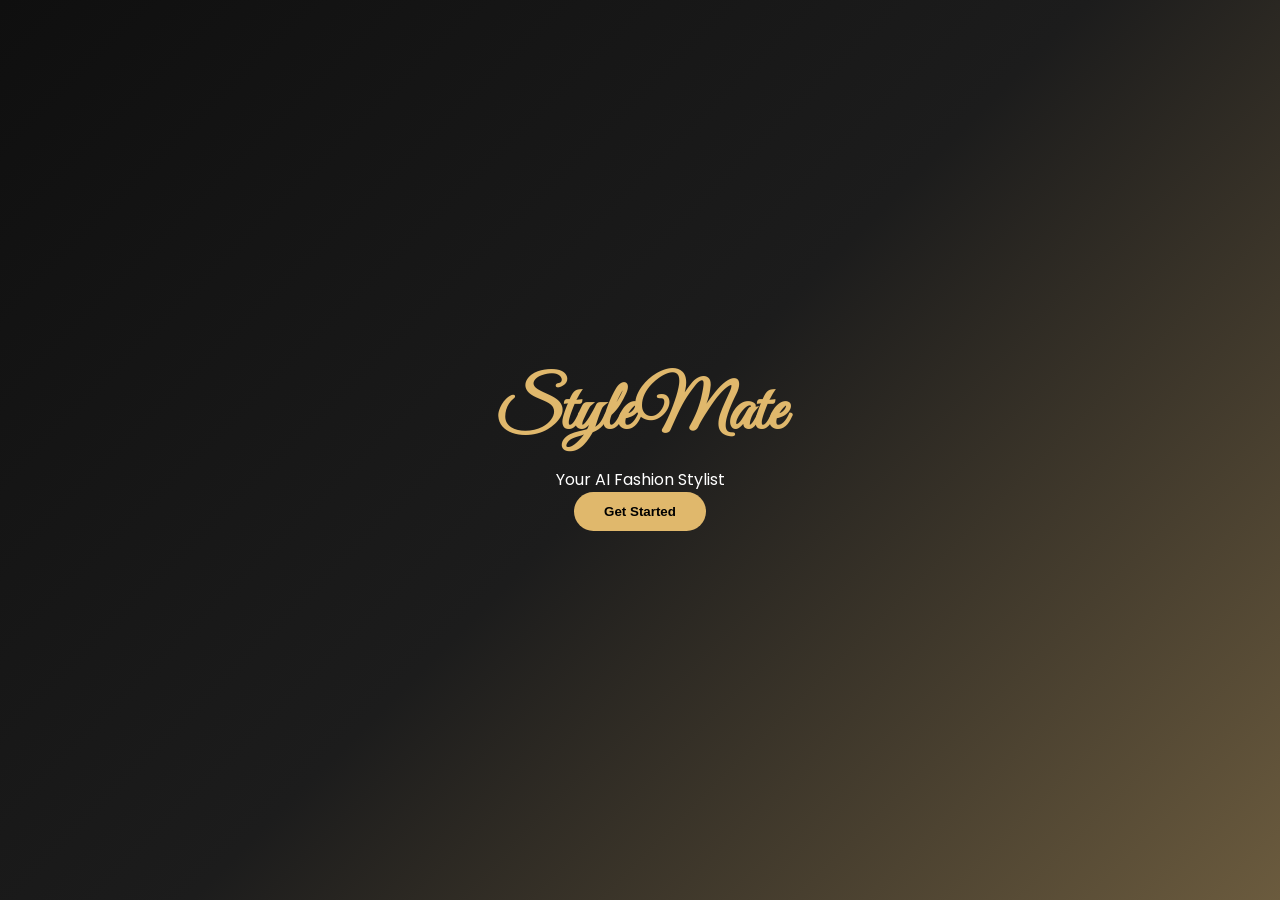
==== index.html @ 2ad91eab "Initial commit - StyleMate project" ====
<!DOCTYPE html>
<html>
<head>
<title>StyleMate</title>

<link href="https://fonts.googleapis.com/css2?family=Great+Vibes&family=Poppins:wght@300;400;600&display=swap" rel="stylesheet">
<link rel="stylesheet" href="style.css">

</head>

<body>

<div class="home">

<h1 class="logo">StyleMate</h1>
<p>Your AI Fashion Stylist</p>

<a href="app.html">
<button class="glow-btn">Get Started</button>
</a>

</div>

</body>
</html>
---- style.css ----
*{
margin:0;
padding:0;
box-sizing:border-box;
}

body{
font-family:'Poppins',sans-serif;
min-height:100vh;
background:linear-gradient(135deg,#0f0f0f,#1c1c1c,#6b5b3e);
color:white;
}

/* HOME PAGE */
.home{
height:100vh;
display:flex;
flex-direction:column;
justify-content:center;
align-items:center;
}

/* LOGO */
.logo{
font-family:'Great Vibes',cursive;
font-size:70px;
color:#e0b86c;
margin-bottom:10px;
}

/* GLOW BUTTON */
.glow-btn{
padding:12px 30px;
border:none;
border-radius:25px;
background:#e0b86c;
color:black;
font-weight:bold;
cursor:pointer;
transition:0.3s;
}

.glow-btn:hover{
box-shadow:0 0 25px #e0b86c, 0 0 50px #e0b86c;
transform:scale(1.1);
}

/* APP PAGE */
.app{
text-align:center;
padding:40px;
}

/* FILTERS */
.filters{
display:flex;
justify-content:center;
gap:20px;
flex-wrap:wrap;
margin-top:20px;
}

.filter-box{
display:flex;
flex-direction:column;
align-items:center;
}

.filter-box label{
font-size:14px;
margin-bottom:5px;
color:#e0b86c;
}

.filter-box select{
padding:10px 15px;
border-radius:20px;
border:none;
background:#2a2a2a;
color:white;
min-width:130px;
text-align:center;
}

/* MAIN BUTTON */
.main-btn{
padding:12px 25px;
border:none;
border-radius:25px;
background:#e0b86c;
color:black;
font-weight:bold;
cursor:pointer;
}

.main-btn:hover{
box-shadow:0 0 20px #e0b86c;
}

/* RESULTS */
#resultText{
margin-top:30px;
}

.results{
display:flex;
justify-content:center;
gap:20px;
flex-wrap:wrap;
margin-top:30px;
}

/* CARD */
.card{
background:#2a2a2a;
padding:20px;
border-radius:15px;
width:170px;
}

.card h3{
margin-bottom:10px;
}

.card button{
display:block;
width:100%;
margin:5px 0;
padding:8px;
border:none;
border-radius:15px;
cursor:pointer;
background:#444;
color:white;
}

.card button:hover{
background:#e0b86c;
color:black;
}
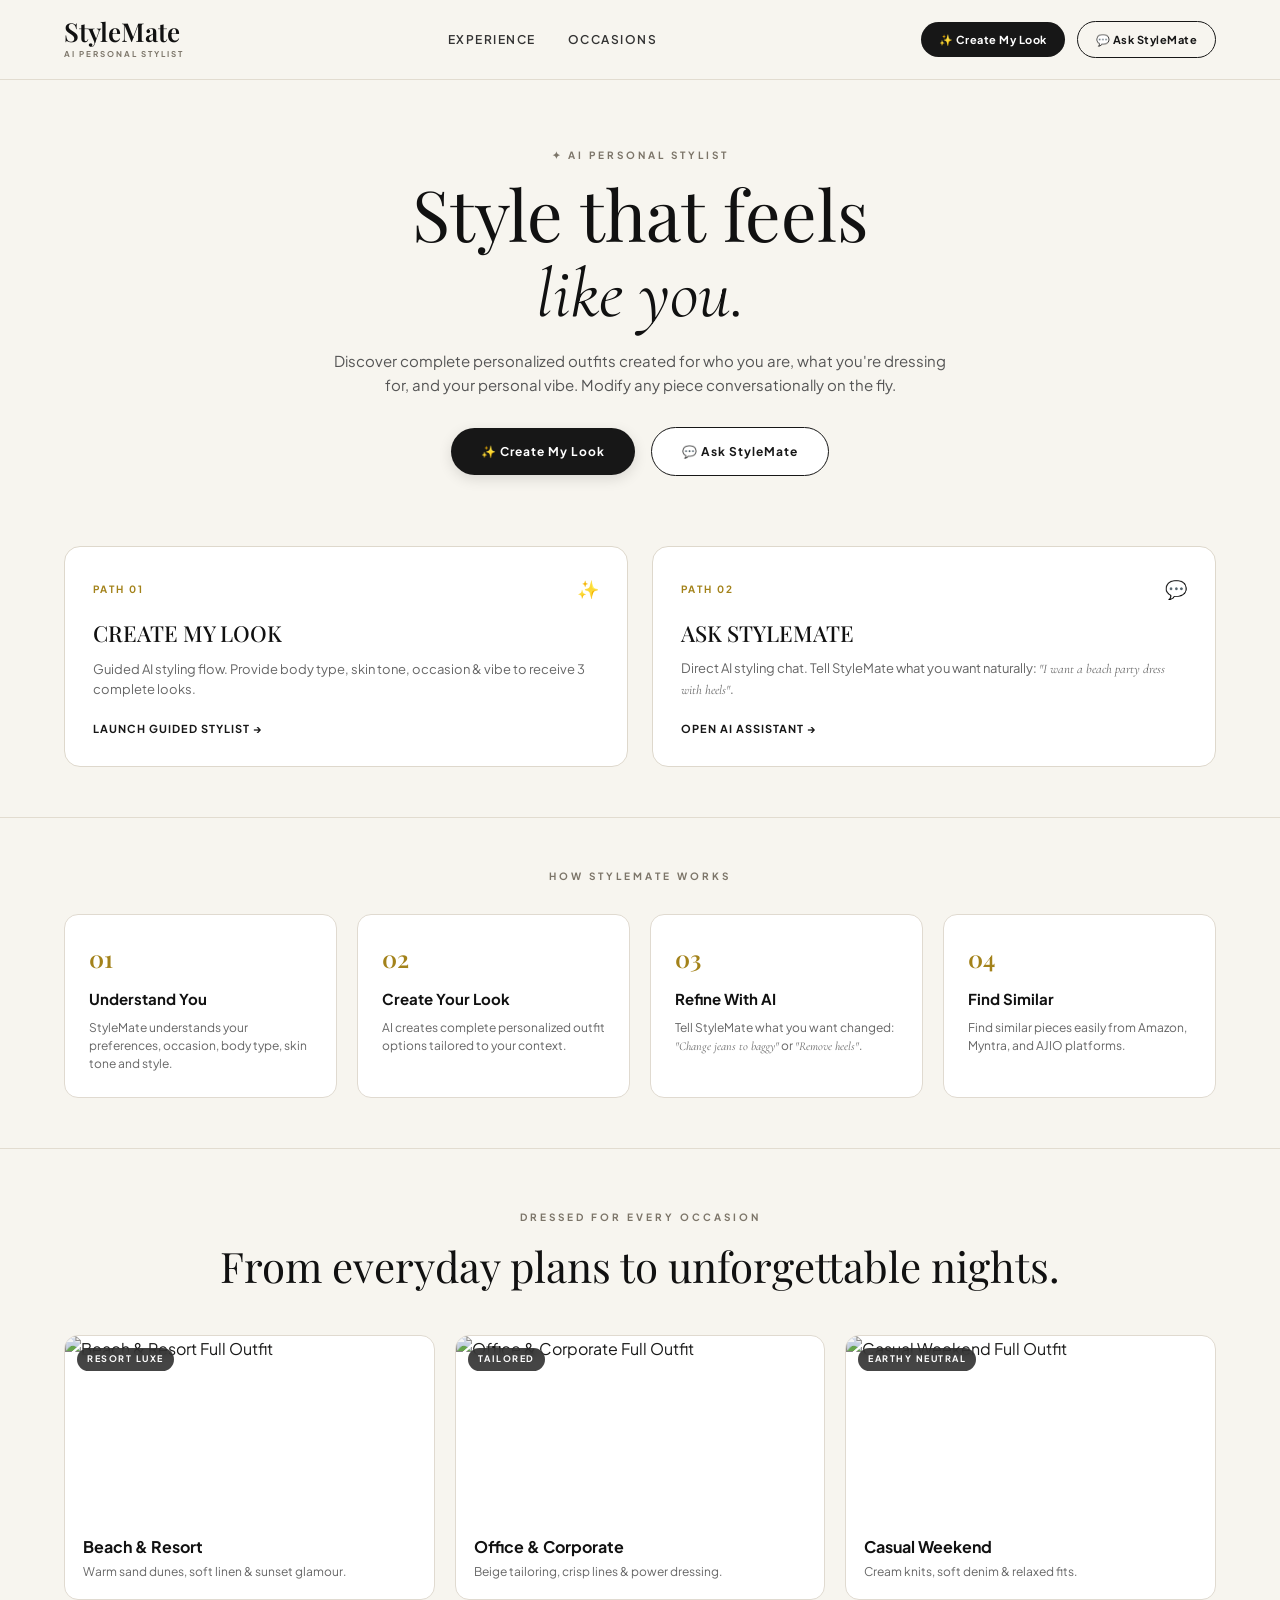
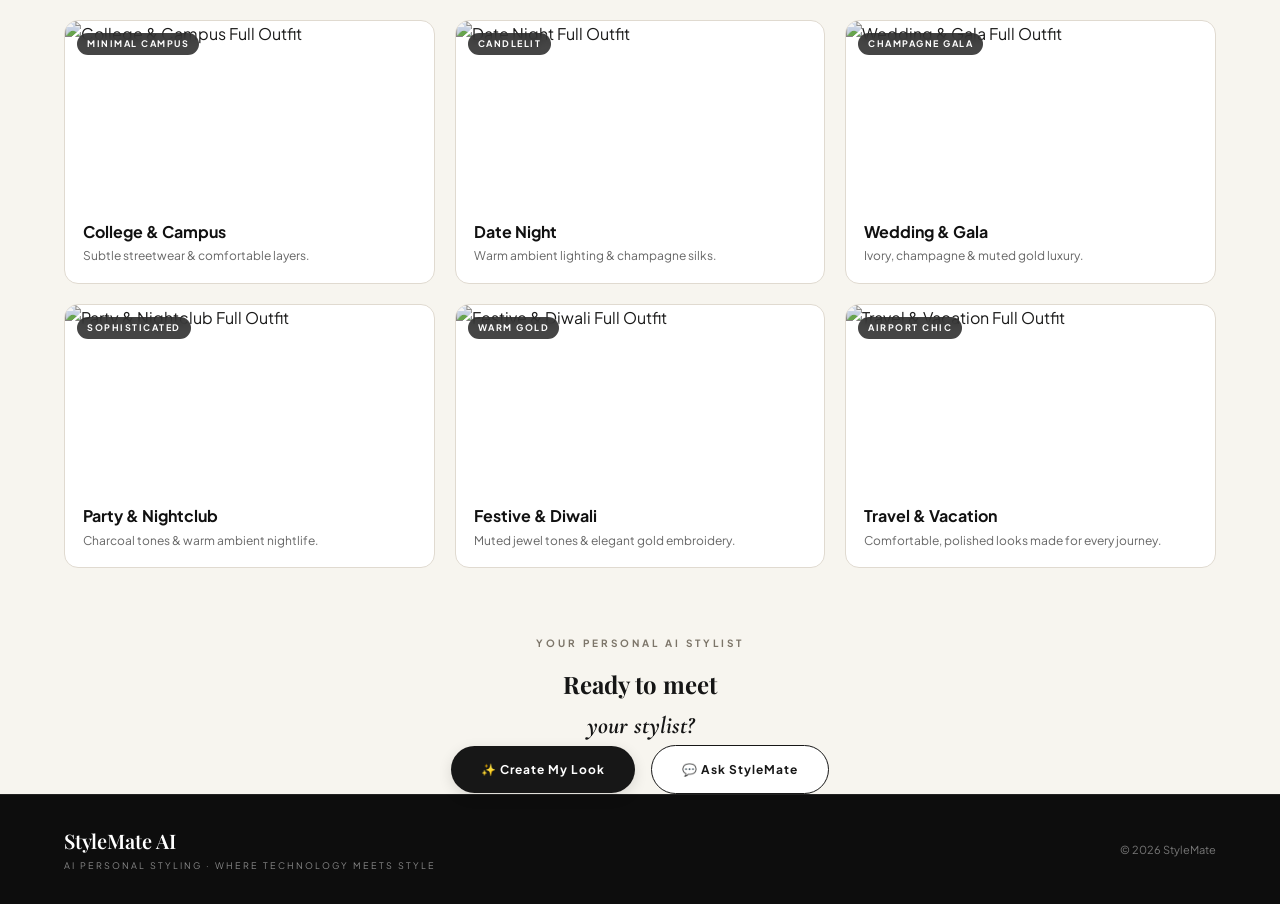
==== commit d8b9deed: "Complete StyleMate AI styling platform" ====
--- a/index.html
+++ b/index.html
@@ -1,25 +1,290 @@
-<!DOCTYPE html>
-<html>
-<head>
-<title>StyleMate</title>
-
-<link href="https://fonts.googleapis.com/css2?family=Great+Vibes&family=Poppins:wght@300;400;600&display=swap" rel="stylesheet">
-<link rel="stylesheet" href="style.css">
-
-</head>
-
-<body>
-
-<div class="home">
-
-<h1 class="logo">StyleMate</h1>
-<p>Your AI Fashion Stylist</p>
-
-<a href="app.html">
-<button class="glow-btn">Get Started</button>
-</a>
-
-</div>
-
-</body>
+<!DOCTYPE html>
+<html lang="en">
+<head>
+    <meta charset="UTF-8">
+    <meta name="viewport" content="width=device-width, initial-scale=1.0">
+
+    <title>StyleMate | Haute Couture Personal AI Stylist</title>
+    <meta name="description" content="StyleMate is a modern AI personal fashion stylist that understands who you are, what you're dressing for, and creates complete personalized outfits.">
+
+    <link rel="preconnect" href="https://fonts.googleapis.com">
+    <link rel="preconnect" href="https://fonts.gstatic.com" crossorigin>
+    <link href="https://fonts.googleapis.com/css2?family=Cormorant+Garamond:ital,wght@0,400;0,600;0,700;1,400;1,600&family=Inter:wght@300;400;500;600;700&family=Playfair+Display:ital,wght@0,400;0,500;0,600;1,400;1,500&family=Plus+Jakarta+Sans:wght@400;500;600;700;800&display=swap" rel="stylesheet">
+
+    <link rel="stylesheet" href="style.css">
+</head>
+
+<body>
+
+    <!-- SECTION 1 — NAVBAR -->
+    <header class="navbar">
+        <div class="nav-container">
+            <a href="index.html" class="brand">
+                <span class="brand-name">StyleMate</span>
+                <span class="brand-sub">AI PERSONAL STYLIST</span>
+            </a>
+
+            <nav class="nav-links">
+                <a href="#experience">Experience</a>
+                <a href="#occasions">Occasions</a>
+            </nav>
+
+            <div class="nav-actions">
+                <a href="app.html?path=wizard" class="btn-primary-sm">✨ Create My Look</a>
+                <a href="app.html?path=chat" class="btn-secondary-sm">💬 Ask StyleMate</a>
+            </div>
+        </div>
+    </header>
+
+
+    <main>
+
+        <!-- SECTION 2 — HERO -->
+        <section class="hero-section">
+            <div class="container-center text-center">
+                <span class="eyebrow-badge">✦ AI PERSONAL STYLIST</span>
+
+                <h1 class="hero-title">
+                    Style that feels<br>
+                    <em>like you.</em>
+                </h1>
+
+                <p class="hero-subtext">
+                    Discover complete personalized outfits created for who you are, what you're dressing for, and your personal vibe. Modify any piece conversationally on the fly.
+                </p>
+
+                <div class="hero-cta-group">
+                    <a href="app.html?path=wizard" class="btn-luxe-primary">
+                        ✨ Create My Look
+                    </a>
+                    <a href="app.html?path=chat" class="btn-luxe-secondary">
+                        💬 Ask StyleMate
+                    </a>
+                </div>
+            </div>
+        </section>
+
+
+        <!-- SECTION 3 — TWO PATHS -->
+        <section class="paths-section">
+            <div class="container-center">
+                <div class="paths-grid">
+                    
+                    <a href="app.html?path=wizard" class="path-product-card">
+                        <div class="path-card-header">
+                            <span class="path-badge">PATH 01</span>
+                            <span class="path-icon">✨</span>
+                        </div>
+                        <h3>CREATE MY LOOK</h3>
+                        <p class="path-desc">Guided AI styling flow. Provide body type, skin tone, occasion & vibe to receive 3 complete looks.</p>
+                        <div class="path-link">Launch Guided Stylist →</div>
+                    </a>
+
+                    <a href="app.html?path=chat" class="path-product-card">
+                        <div class="path-card-header">
+                            <span class="path-badge">PATH 02</span>
+                            <span class="path-icon">💬</span>
+                        </div>
+                        <h3>ASK STYLEMATE</h3>
+                        <p class="path-desc">Direct AI styling chat. Tell StyleMate what you want naturally: <em>"I want a beach party dress with heels"</em>.</p>
+                        <div class="path-link">Open AI Assistant →</div>
+                    </a>
+
+                </div>
+            </div>
+        </section>
+
+
+        <!-- SECTION 4 — HOW IT WORKS -->
+        <section class="experience-section" id="experience">
+            <div class="container-center">
+                <div class="section-label-center text-center">
+                    <span class="section-tag">HOW STYLEMATE WORKS</span>
+                </div>
+
+                <div class="steps-compact-grid">
+                    <div class="step-compact-card">
+                        <span class="step-num">01</span>
+                        <h4>Understand You</h4>
+                        <p>StyleMate understands your preferences, occasion, body type, skin tone and style.</p>
+                    </div>
+
+                    <div class="step-compact-card">
+                        <span class="step-num">02</span>
+                        <h4>Create Your Look</h4>
+                        <p>AI creates complete personalized outfit options tailored to your context.</p>
+                    </div>
+
+                    <div class="step-compact-card">
+                        <span class="step-num">03</span>
+                        <h4>Refine With AI</h4>
+                        <p>Tell StyleMate what you want changed: <em>"Change jeans to baggy"</em> or <em>"Remove heels"</em>.</p>
+                    </div>
+
+                    <div class="step-compact-card">
+                        <span class="step-num">04</span>
+                        <h4>Find Similar</h4>
+                        <p>Find similar pieces easily from Amazon, Myntra, and AJIO platforms.</p>
+                    </div>
+                </div>
+            </div>
+        </section>
+
+
+        <!-- SECTION 5 — OCCASIONS -->
+        <section class="occasions-section" id="occasions">
+            <div class="container-center">
+                <div class="section-header-compact text-center">
+                    <span class="section-tag">DRESSED FOR EVERY OCCASION</span>
+                    <h2>From everyday plans to unforgettable nights.</h2>
+                </div>
+
+                <div class="occasions-fashion-grid">
+                    
+                    <a href="app.html?path=wizard&occasion=Beach" class="occasion-card">
+                        <div class="occasion-img-box">
+                            <img src="https://images.unsplash.com/photo-1515886657613-9f3515b0c78f?auto=format&fit=crop&w=600&q=80" alt="Beach & Resort Full Outfit">
+                            <span class="occ-overlay-tag">Resort Luxe</span>
+                        </div>
+                        <div class="occasion-card-body">
+                            <h3>Beach & Resort</h3>
+                            <p>Warm sand dunes, soft linen & sunset glamour.</p>
+                        </div>
+                    </a>
+
+                    <a href="app.html?path=wizard&occasion=Office" class="occasion-card">
+                        <div class="occasion-img-box">
+                            <img src="https://images.unsplash.com/photo-1594938298603-c8148c4dae35?auto=format&fit=crop&w=600&q=80" alt="Office & Corporate Full Outfit">
+                            <span class="occ-overlay-tag">Tailored</span>
+                        </div>
+                        <div class="occasion-card-body">
+                            <h3>Office & Corporate</h3>
+                            <p>Beige tailoring, crisp lines & power dressing.</p>
+                        </div>
+                    </a>
+
+                    <a href="app.html?path=wizard&occasion=Casual" class="occasion-card">
+                        <div class="occasion-img-box">
+                            <img src="https://images.unsplash.com/photo-1552374196-1ab2a1c593e8?auto=format&fit=crop&w=600&q=80" alt="Casual Weekend Full Outfit">
+                            <span class="occ-overlay-tag">Earthy Neutral</span>
+                        </div>
+                        <div class="occasion-card-body">
+                            <h3>Casual Weekend</h3>
+                            <p>Cream knits, soft denim & relaxed fits.</p>
+                        </div>
+                    </a>
+
+                    <a href="app.html?path=wizard&occasion=College" class="occasion-card">
+                        <div class="occasion-img-box">
+                            <img src="https://images.unsplash.com/photo-1529139574466-a303027c1d8b?auto=format&fit=crop&w=600&q=80" alt="College & Campus Full Outfit">
+                            <span class="occ-overlay-tag">Minimal Campus</span>
+                        </div>
+                        <div class="occasion-card-body">
+                            <h3>College & Campus</h3>
+                            <p>Subtle streetwear & comfortable layers.</p>
+                        </div>
+                    </a>
+
+                    <a href="app.html?path=wizard&occasion=Date" class="occasion-card">
+                        <div class="occasion-img-box">
+                            <img src="https://images.unsplash.com/photo-1566174053879-31528523f8ae?auto=format&fit=crop&w=600&q=80" alt="Date Night Full Outfit">
+                            <span class="occ-overlay-tag">Candlelit</span>
+                        </div>
+                        <div class="occasion-card-body">
+                            <h3>Date Night</h3>
+                            <p>Warm ambient lighting & champagne silks.</p>
+                        </div>
+                    </a>
+
+                    <a href="app.html?path=wizard&occasion=Wedding" class="occasion-card">
+                        <div class="occasion-img-box">
+                            <img src="https://images.unsplash.com/photo-1518895949257-7621c3c786d7?auto=format&fit=crop&w=600&q=80" alt="Wedding & Gala Full Outfit">
+                            <span class="occ-overlay-tag">Champagne Gala</span>
+                        </div>
+                        <div class="occasion-card-body">
+                            <h3>Wedding & Gala</h3>
+                            <p>Ivory, champagne & muted gold luxury.</p>
+                        </div>
+                    </a>
+
+                    <a href="app.html?path=wizard&occasion=Party" class="occasion-card">
+                        <div class="occasion-img-box">
+                            <img src="https://images.unsplash.com/photo-1502716119720-b23a93e5fe1b?auto=format&fit=crop&w=600&q=80" alt="Party & Nightclub Full Outfit">
+                            <span class="occ-overlay-tag">Sophisticated</span>
+                        </div>
+                        <div class="occasion-card-body">
+                            <h3>Party & Nightclub</h3>
+                            <p>Charcoal tones & warm ambient nightlife.</p>
+                        </div>
+                    </a>
+
+                    <a href="app.html?path=wizard&occasion=Festive" class="occasion-card">
+                        <div class="occasion-img-box">
+                            <img src="https://images.unsplash.com/photo-1583391733956-3750e0ff4e8b?auto=format&fit=crop&w=600&q=80" alt="Festive & Diwali Full Outfit">
+                            <span class="occ-overlay-tag">Warm Gold</span>
+                        </div>
+                        <div class="occasion-card-body">
+                            <h3>Festive & Diwali</h3>
+                            <p>Muted jewel tones & elegant gold embroidery.</p>
+                        </div>
+                    </a>
+
+                    <a href="app.html?path=wizard&occasion=Travel" class="occasion-card">
+                        <div class="occasion-img-box">
+                            <img src="https://images.unsplash.com/photo-1490481651871-ab68de25d43d?auto=format&fit=crop&w=600&q=80" alt="Travel & Vacation Full Outfit">
+                            <span class="occ-overlay-tag">Airport Chic</span>
+                        </div>
+                        <div class="occasion-card-body">
+                            <h3>Travel & Vacation</h3>
+                            <p>Comfortable, polished looks made for every journey.</p>
+                        </div>
+                    </a>
+
+                </div>
+
+                </div>
+            </div>
+        </section>
+
+
+        <!-- SECTION 6 — FINAL CTA -->
+        <section class="final-cta-compact">
+            <div class="container-center text-center">
+                <span class="eyebrow-badge">YOUR PERSONAL AI STYLIST</span>
+
+                <h2 class="cta-title font-serif">
+                    Ready to meet<br>
+                    <em>your stylist?</em>
+                </h2>
+
+                <div class="cta-btn-group">
+                    <a href="app.html?path=wizard" class="btn-luxe-primary">
+                        ✨ Create My Look
+                    </a>
+                    <a href="app.html?path=chat" class="btn-luxe-secondary">
+                        💬 Ask StyleMate
+                    </a>
+                </div>
+            </div>
+        </section>
+
+    </main>
+
+
+    <!-- SECTION 7 — FOOTER -->
+    <footer class="footer-minimal">
+        <div class="container-center flex-between-footer">
+            <div class="footer-brand-box">
+                <span class="footer-title">StyleMate AI</span>
+                <span class="footer-tagline">AI PERSONAL STYLING · WHERE TECHNOLOGY MEETS STYLE</span>
+            </div>
+            <div class="footer-copy">
+                © 2026 StyleMate
+            </div>
+        </div>
+    </footer>
+
+    <script src="script.js"></script>
+
+</body>
 </html>
--- a/style.css
+++ b/style.css
@@ -1,140 +1,1130 @@
-*{
-margin:0;
-padding:0;
-box-sizing:border-box;
-}
-
-body{
-font-family:'Poppins',sans-serif;
-min-height:100vh;
-background:linear-gradient(135deg,#0f0f0f,#1c1c1c,#6b5b3e);
-color:white;
-}
-
-/* HOME PAGE */
-.home{
-height:100vh;
-display:flex;
-flex-direction:column;
-justify-content:center;
-align-items:center;
-}
-
-/* LOGO */
-.logo{
-font-family:'Great Vibes',cursive;
-font-size:70px;
-color:#e0b86c;
-margin-bottom:10px;
-}
-
-/* GLOW BUTTON */
-.glow-btn{
-padding:12px 30px;
-border:none;
-border-radius:25px;
-background:#e0b86c;
-color:black;
-font-weight:bold;
-cursor:pointer;
-transition:0.3s;
-}
-
-.glow-btn:hover{
-box-shadow:0 0 25px #e0b86c, 0 0 50px #e0b86c;
-transform:scale(1.1);
-}
-
-/* APP PAGE */
-.app{
-text-align:center;
-padding:40px;
-}
-
-/* FILTERS */
-.filters{
-display:flex;
-justify-content:center;
-gap:20px;
-flex-wrap:wrap;
-margin-top:20px;
-}
-
-.filter-box{
-display:flex;
-flex-direction:column;
-align-items:center;
-}
-
-.filter-box label{
-font-size:14px;
-margin-bottom:5px;
-color:#e0b86c;
-}
-
-.filter-box select{
-padding:10px 15px;
-border-radius:20px;
-border:none;
-background:#2a2a2a;
-color:white;
-min-width:130px;
-text-align:center;
-}
-
-/* MAIN BUTTON */
-.main-btn{
-padding:12px 25px;
-border:none;
-border-radius:25px;
-background:#e0b86c;
-color:black;
-font-weight:bold;
-cursor:pointer;
-}
-
-.main-btn:hover{
-box-shadow:0 0 20px #e0b86c;
-}
-
-/* RESULTS */
-#resultText{
-margin-top:30px;
-}
-
-.results{
-display:flex;
-justify-content:center;
-gap:20px;
-flex-wrap:wrap;
-margin-top:30px;
-}
-
-/* CARD */
-.card{
-background:#2a2a2a;
-padding:20px;
-border-radius:15px;
-width:170px;
-}
-
-.card h3{
-margin-bottom:10px;
-}
-
-.card button{
-display:block;
-width:100%;
-margin:5px 0;
-padding:8px;
-border:none;
-border-radius:15px;
-cursor:pointer;
-background:#444;
-color:white;
-}
-
-.card button:hover{
-background:#e0b86c;
-color:black;
+@import url('https://fonts.googleapis.com/css2?family=Cormorant+Garamond:ital,wght@0,400;0,600;0,700;1,400;1,600&family=Inter:wght@300;400;500;600;700&family=Playfair+Display:ital,wght@0,400;0,500;0,600;1,400;1,500&family=Plus+Jakarta+Sans:wght@400;500;600;700;800&display=swap');
+
+/* ============================================================
+   RESET & CORE BASE STYLES
+   ============================================================ */
+
+* {
+    margin: 0;
+    padding: 0;
+    box-sizing: border-box;
+}
+
+html, body {
+    width: 100%;
+    overflow-x: hidden;
+}
+
+body {
+    background: #f7f5ef;
+    color: #151515;
+    font-family: "Plus Jakarta Sans", "Inter", sans-serif;
+    line-height: 1.6;
+    -webkit-font-smoothing: antialiased;
+}
+
+/* GLOBAL CENTERED CONTAINER SYSTEM */
+.container-center {
+    max-width: 1200px;
+    margin: 0 auto;
+    padding: 0 24px;
+    width: 100%;
+}
+
+.container-center-narrow {
+    max-width: 900px;
+    margin: 0 auto;
+    padding: 0 24px;
+    width: 100%;
+}
+
+.text-center {
+    text-align: center;
+}
+
+em {
+    font-style: italic;
+    font-family: "Cormorant Garamond", Georgia, serif;
+}
+
+.font-serif {
+    font-family: "Playfair Display", serif;
+}
+
+/* ============================================================
+   SECTION 1 — NAVBAR
+   ============================================================ */
+
+.navbar {
+    height: 80px;
+    background: rgba(247, 245, 239, 0.95);
+    backdrop-filter: blur(12px);
+    border-bottom: 1px solid #e2dcd0;
+    position: sticky;
+    top: 0;
+    z-index: 100;
+    display: flex;
+    align-items: center;
+}
+
+.nav-container {
+    max-width: 1200px;
+    margin: 0 auto;
+    padding: 0 24px;
+    width: 100%;
+    display: flex;
+    align-items: center;
+    justify-content: space-between;
+}
+
+.brand {
+    display: flex;
+    flex-direction: column;
+    text-decoration: none;
+}
+
+.brand-name {
+    font-family: "Playfair Display", serif;
+    font-size: 26px;
+    font-weight: 600;
+    color: #111;
+    line-height: 1;
+}
+
+.brand-sub {
+    font-size: 8px;
+    letter-spacing: 2px;
+    color: #7c7569;
+    font-weight: 700;
+    margin-top: 3px;
+}
+
+/* PATH SWITCHER IN NAVBAR */
+.path-switcher {
+    display: flex;
+    gap: 6px;
+    background: #ede8dc;
+    padding: 4px;
+    border-radius: 999px;
+    border: 1px solid #ddd8cc;
+}
+
+.path-tab {
+    padding: 7px 16px;
+    border-radius: 999px;
+    border: none;
+    background: transparent;
+    font-size: 11px;
+    font-weight: 700;
+    letter-spacing: 0.5px;
+    cursor: pointer;
+    color: #666;
+    transition: all 0.25s ease;
+    font-family: inherit;
+}
+
+.path-tab.active {
+    background: #171717;
+    color: white;
+    box-shadow: 0 4px 12px rgba(0,0,0,0.15);
+}
+
+.nav-links {
+    display: flex;
+    align-items: center;
+    gap: 32px;
+}
+
+.nav-links a {
+    color: #333;
+    text-decoration: none;
+    font-size: 12px;
+    letter-spacing: 1.5px;
+    font-weight: 600;
+    text-transform: uppercase;
+    transition: color 0.2s ease;
+}
+
+.nav-links a:hover {
+    color: #a3821a;
+}
+
+.nav-actions {
+    display: flex;
+    align-items: center;
+    gap: 12px;
+}
+
+.btn-primary-sm {
+    padding: 9px 18px;
+    border-radius: 999px;
+    background: #171717;
+    color: white !important;
+    text-decoration: none;
+    font-size: 11px;
+    font-weight: 700;
+    letter-spacing: 0.5px;
+    transition: all 0.25s ease;
+}
+
+.btn-primary-sm:hover {
+    background: #333;
+    transform: translateY(-1px);
+}
+
+.btn-secondary-sm {
+    padding: 9px 18px;
+    border-radius: 999px;
+    border: 1px solid #171717;
+    background: transparent;
+    color: #171717 !important;
+    text-decoration: none;
+    font-size: 11px;
+    font-weight: 700;
+    letter-spacing: 0.5px;
+    transition: all 0.25s ease;
+}
+
+.btn-secondary-sm:hover {
+    background: #171717;
+    color: white !important;
+}
+
+/* ============================================================
+   HOMEPAGE HERO SECTION
+   ============================================================ */
+
+.hero-section {
+    padding: 60px 0 40px;
+}
+
+.eyebrow-badge {
+    display: inline-block;
+    font-size: 10px;
+    letter-spacing: 3px;
+    font-weight: 700;
+    color: #7c7569;
+    text-transform: uppercase;
+    margin-bottom: 14px;
+}
+
+.hero-title {
+    font-family: "Playfair Display", serif;
+    font-size: clamp(40px, 5.5vw, 72px);
+    font-weight: 400;
+    line-height: 1.05;
+    color: #111;
+    margin-bottom: 18px;
+}
+
+.hero-subtext {
+    max-width: 620px;
+    margin: 0 auto 30px;
+    color: #555;
+    font-size: 15px;
+    line-height: 1.6;
+}
+
+.hero-cta-group,
+.cta-btn-group {
+    display: flex;
+    align-items: center;
+    justify-content: center;
+    gap: 16px;
+    flex-wrap: wrap;
+}
+
+.btn-luxe-primary {
+    padding: 14px 30px;
+    border-radius: 999px;
+    background: #171717;
+    color: white;
+    text-decoration: none;
+    font-size: 12px;
+    font-weight: 700;
+    letter-spacing: 1px;
+    transition: all 0.25s ease;
+    box-shadow: 0 4px 14px rgba(0,0,0,0.12);
+}
+
+.btn-luxe-primary:hover {
+    background: #333;
+    transform: translateY(-2px);
+    box-shadow: 0 8px 20px rgba(0,0,0,0.18);
+}
+
+.btn-luxe-secondary {
+    padding: 14px 30px;
+    border-radius: 999px;
+    border: 1px solid #171717;
+    background: #ffffff;
+    color: #171717;
+    text-decoration: none;
+    font-size: 12px;
+    font-weight: 700;
+    letter-spacing: 1px;
+    transition: all 0.25s ease;
+}
+
+.btn-luxe-secondary:hover {
+    background: #171717;
+    color: white;
+    transform: translateY(-2px);
+}
+
+/* ============================================================
+   HOMEPAGE TWO PATHS & HOW IT WORKS & OCCASIONS
+   ============================================================ */
+
+.paths-section {
+    padding: 30px 0 50px;
+}
+
+.paths-grid {
+    display: grid;
+    grid-template-columns: 1fr 1fr;
+    gap: 24px;
+}
+
+.path-product-card {
+    background: #ffffff;
+    border: 1px solid #ded8cc;
+    border-radius: 16px;
+    padding: 28px;
+    text-decoration: none;
+    color: #151515;
+    transition: all 0.3s cubic-bezier(0.16, 1, 0.3, 1);
+    display: flex;
+    flex-direction: column;
+    justify-content: space-between;
+}
+
+.path-product-card:hover {
+    border-color: #171717;
+    transform: translateY(-3px);
+    box-shadow: 0 12px 30px rgba(0,0,0,0.06);
+}
+
+.path-card-header {
+    display: flex;
+    align-items: center;
+    justify-content: space-between;
+    margin-bottom: 12px;
+}
+
+.path-badge {
+    font-size: 10px;
+    letter-spacing: 2px;
+    font-weight: 700;
+    color: #a3821a;
+}
+
+.path-icon {
+    font-size: 18px;
+}
+
+.path-product-card h3 {
+    font-family: "Playfair Display", serif;
+    font-size: 22px;
+    font-weight: 500;
+    margin-bottom: 8px;
+    color: #111;
+}
+
+.path-desc {
+    font-size: 13px;
+    color: #666;
+    line-height: 1.5;
+    margin-bottom: 20px;
+}
+
+.path-link {
+    font-size: 11px;
+    font-weight: 700;
+    letter-spacing: 1px;
+    color: #171717;
+    text-transform: uppercase;
+}
+
+.experience-section {
+    padding: 50px 0;
+    border-top: 1px solid #e2dcd0;
+}
+
+.section-tag {
+    font-size: 10px;
+    letter-spacing: 3px;
+    font-weight: 700;
+    color: #7c7569;
+    text-transform: uppercase;
+    display: block;
+    margin-bottom: 8px;
+}
+
+.steps-compact-grid {
+    display: grid;
+    grid-template-columns: repeat(4, 1fr);
+    gap: 20px;
+    margin-top: 30px;
+}
+
+.step-compact-card {
+    background: #ffffff;
+    border: 1px solid #e0dad0;
+    border-radius: 14px;
+    padding: 24px;
+}
+
+.step-num {
+    font-family: "Playfair Display", serif;
+    font-size: 24px;
+    font-weight: 600;
+    color: #a3821a;
+    display: block;
+    margin-bottom: 10px;
+}
+
+.step-compact-card h4 {
+    font-size: 15px;
+    font-weight: 700;
+    margin-bottom: 8px;
+    color: #111;
+}
+
+.step-compact-card p {
+    font-size: 12px;
+    color: #666;
+    line-height: 1.5;
+}
+
+.occasions-section {
+    padding: 60px 0;
+    border-top: 1px solid #e2dcd0;
+}
+
+.section-header-compact {
+    margin-bottom: 35px;
+}
+
+.section-header-compact h2 {
+    font-family: "Playfair Display", serif;
+    font-size: clamp(28px, 3.5vw, 42px);
+    font-weight: 400;
+    color: #111;
+    margin-top: 6px;
+}
+
+.occasions-fashion-grid {
+    display: grid;
+    grid-template-columns: repeat(3, 1fr);
+    gap: 20px;
+}
+
+.occasion-card {
+    background: #ffffff;
+    border: 1px solid #e0dad0;
+    border-radius: 14px;
+    overflow: hidden;
+    text-decoration: none;
+    color: #151515;
+    transition: all 0.3s ease;
+    display: flex;
+    flex-direction: column;
+}
+
+.occasion-card:hover {
+    transform: translateY(-4px);
+    border-color: #171717;
+    box-shadow: 0 10px 25px rgba(0,0,0,0.06);
+}
+
+.occasion-img-box {
+    position: relative;
+    width: 100%;
+    height: 180px;
+    overflow: hidden;
+}
+
+.occasion-img-box img {
+    width: 100%;
+    height: 100%;
+    object-fit: cover;
+    object-position: center 20%;
+    filter: saturate(0.82) sepia(0.06) contrast(0.96) brightness(0.98);
+    transition: transform 0.4s ease, filter 0.4s ease;
+}
+
+.occasion-card:hover .occasion-img-box img {
+    transform: scale(1.05);
+    filter: saturate(0.95) sepia(0.04) contrast(1.0) brightness(1.0);
+}
+
+.occ-overlay-tag {
+    position: absolute;
+    top: 12px;
+    left: 12px;
+    background: rgba(23, 23, 23, 0.8);
+    backdrop-filter: blur(4px);
+    color: white;
+    font-size: 9px;
+    font-weight: 700;
+    letter-spacing: 1.5px;
+    padding: 4px 10px;
+    border-radius: 999px;
+    text-transform: uppercase;
+}
+
+.occasion-card-body {
+    padding: 18px;
+}
+
+.occasion-card-body h3 {
+    font-size: 16px;
+    font-weight: 700;
+    margin-bottom: 4px;
+    color: #111;
+}
+
+.occasion-card-body p {
+    font-size: 12px;
+    color: #666;
+    line-height: 1.4;
+}
+
+/* ============================================================
+   STYLING STUDIO & FORM STEP CARDS (CREATE MY LOOK PAGE)
+   ============================================================ */
+
+.studio-wrapper {
+    padding-bottom: 60px;
+}
+
+.studio-hero-compact {
+    padding: 50px 0 35px;
+}
+
+.studio-title {
+    font-size: clamp(36px, 5vw, 64px);
+    font-weight: 400;
+    line-height: 1.05;
+    margin-top: 10px;
+    color: #111;
+}
+
+.studio-subtitle {
+    max-width: 600px;
+    margin: 14px auto 0;
+    color: #555;
+    font-size: 15px;
+    line-height: 1.6;
+}
+
+.form-card-step {
+    background: #ffffff;
+    border: 1px solid #ded8cc;
+    border-radius: 16px;
+    padding: 36px;
+    margin-bottom: 24px;
+    box-shadow: 0 8px 24px rgba(0,0,0,0.03);
+}
+
+.step-card-header {
+    display: flex;
+    align-items: center;
+    gap: 12px;
+    margin-bottom: 12px;
+}
+
+.step-badge {
+    font-size: 10px;
+    letter-spacing: 2px;
+    font-weight: 700;
+    color: #a3821a;
+    background: #f4efe2;
+    padding: 3px 10px;
+    border-radius: 999px;
+}
+
+.eyebrow-sub {
+    font-size: 10px;
+    letter-spacing: 2px;
+    font-weight: 700;
+    color: #7c7569;
+    text-transform: uppercase;
+}
+
+.form-card-step h2 {
+    font-family: "Playfair Display", serif;
+    font-size: 28px;
+    font-weight: 500;
+    color: #111;
+    margin-bottom: 6px;
+}
+
+.step-desc {
+    font-size: 13px;
+    color: #666;
+    margin-bottom: 20px;
+}
+
+/* CHOICE BUTTON PILLS & CARDS */
+.choice-grid-pills {
+    display: flex;
+    gap: 12px;
+    flex-wrap: wrap;
+}
+
+.choice-grid-cards {
+    display: grid;
+    grid-template-columns: repeat(auto-fill, minmax(180px, 1fr));
+    gap: 12px;
+    margin-top: 16px;
+}
+
+.choice {
+    background: #ffffff;
+    border: 1px solid #d4cec2;
+    padding: 14px 20px;
+    border-radius: 12px;
+    cursor: pointer;
+    font-size: 13px;
+    font-weight: 600;
+    letter-spacing: 0.5px;
+    transition: all 0.25s ease;
+    text-align: center;
+    color: #151515;
+    font-family: inherit;
+}
+
+.choice:hover {
+    border-color: #171717;
+    background: #fcfbfa;
+}
+
+.choice.selected {
+    background: #171717;
+    color: white;
+    border-color: #171717;
+    box-shadow: 0 4px 14px rgba(0,0,0,0.15);
+}
+
+.sub-grid {
+    margin-top: 12px;
+}
+
+.kids-age-box {
+    margin-top: 24px;
+    padding-top: 20px;
+    border-top: 1px dashed #ded8cc;
+}
+
+.hidden {
+    display: none !important;
+}
+
+/* DUAL FIELDS & SELECT DROPDOWNS */
+.fields-dual {
+    display: grid;
+    grid-template-columns: 1fr 1fr;
+    gap: 20px;
+    margin-top: 16px;
+}
+
+.field-box {
+    display: flex;
+    flex-direction: column;
+    gap: 8px;
+}
+
+.field-box label {
+    font-size: 10px;
+    letter-spacing: 2px;
+    font-weight: 700;
+    color: #7c7569;
+}
+
+.select-luxe {
+    height: 52px;
+    padding: 0 16px;
+    border: 1px solid #d4cec2;
+    border-radius: 12px;
+    background: #ffffff;
+    font-size: 14px;
+    color: #222;
+    font-family: inherit;
+    outline: none;
+    cursor: pointer;
+    transition: border-color 0.2s ease;
+}
+
+.select-luxe:focus {
+    border-color: #171717;
+}
+
+/* COLOR PALETTE CHIPS */
+.color-pills-grid {
+    display: flex;
+    flex-wrap: wrap;
+    gap: 10px;
+    margin-top: 16px;
+}
+
+.color-pill {
+    display: inline-flex;
+    align-items: center;
+    gap: 8px;
+    padding: 10px 18px;
+    border-radius: 999px;
+    border: 1px solid #d4cec2;
+    background: #ffffff;
+    color: #151515;
+    font-size: 12px;
+    font-weight: 600;
+    cursor: pointer;
+    transition: all 0.25s ease;
+    font-family: inherit;
+}
+
+.color-pill:hover,
+.color-pill.selected {
+    background: #171717;
+    color: white;
+    border-color: #171717;
+}
+
+.swatch {
+    width: 12px;
+    height: 12px;
+    border-radius: 50%;
+    display: inline-block;
+    border: 1px solid rgba(0,0,0,0.15);
+}
+
+.swatch-black { background: #111; }
+.swatch-beige { background: #e6dfd3; }
+.swatch-white { background: #ffffff; }
+.swatch-brown { background: #7c5234; }
+.swatch-red { background: #a82e2e; }
+.swatch-blue { background: #2c4c7c; }
+.swatch-pink { background: #d99aa5; }
+.swatch-green { background: #3d6447; }
+.swatch-purple { background: #684273; }
+
+/* UPLOAD DROPZONE CARD */
+.upload-dropzone {
+    border: 2px dashed #bcb5a8;
+    border-radius: 16px;
+    background: #fcfbfa;
+    padding: 36px 20px;
+    display: flex;
+    flex-direction: column;
+    align-items: center;
+    justify-content: center;
+    cursor: pointer;
+    gap: 8px;
+    transition: all 0.25s ease;
+    margin-top: 16px;
+}
+
+.upload-dropzone:hover {
+    border-color: #171717;
+    background: #f5f2eb;
+}
+
+.upload-dropzone input {
+    display: none;
+}
+
+.upload-icon {
+    font-size: 28px;
+    margin-bottom: 4px;
+}
+
+.upload-title {
+    font-size: 15px;
+    font-weight: 700;
+    color: #171717;
+}
+
+.upload-sub {
+    font-size: 11px;
+    color: #888;
+}
+
+/* GENERATE CTA CARD */
+.generate-cta-card {
+    background: #171717;
+    color: white;
+    padding: 50px 36px;
+}
+
+.generate-cta-card h2 {
+    color: white;
+    font-size: 36px;
+    margin: 12px 0 24px;
+}
+
+.btn-generate-main {
+    padding: 16px 36px;
+    background: white;
+    color: #171717;
+    border: none;
+    border-radius: 999px;
+    cursor: pointer;
+    letter-spacing: 1px;
+    font-size: 12px;
+    font-weight: 700;
+    transition: all 0.25s ease;
+    box-shadow: 0 8px 20px rgba(255,255,255,0.15);
+    font-family: inherit;
+}
+
+.btn-generate-main:hover {
+    background: #f0ebd9;
+    transform: translateY(-2px);
+}
+
+.status-message {
+    margin-top: 18px;
+    font-size: 13px;
+    color: #ccc;
+}
+
+/* RESULT SECTION & 3 LOOK CARDS */
+.result-section-luxe {
+    padding: 60px 0;
+    border-top: 1px solid #e2dcd0;
+}
+
+.result-section-luxe.hidden {
+    display: none;
+}
+
+.result-header-flex {
+    display: flex;
+    align-items: flex-end;
+    justify-content: space-between;
+    flex-wrap: wrap;
+    gap: 20px;
+    margin-bottom: 24px;
+}
+
+.look-tabs-bar {
+    display: flex;
+    gap: 8px;
+}
+
+.look-tab {
+    padding: 10px 20px;
+    border-radius: 999px;
+    border: 1px solid #d4cec2;
+    background: #ffffff;
+    font-size: 12px;
+    font-weight: 700;
+    letter-spacing: 1px;
+    cursor: pointer;
+    transition: all 0.25s ease;
+    font-family: inherit;
+}
+
+.look-tab.active {
+    background: #171717;
+    color: white;
+    border-color: #171717;
+}
+
+.look-card-render {
+    background: #ffffff;
+    border: 1px solid #ded8cc;
+    border-radius: 20px;
+    padding: 36px;
+    box-shadow: 0 10px 30px rgba(0,0,0,0.04);
+}
+
+.look-card-title {
+    font-family: "Playfair Display", serif;
+    font-size: 30px;
+    font-weight: 500;
+    margin-bottom: 6px;
+    color: #111;
+}
+
+.look-card-desc {
+    color: #666;
+    margin-bottom: 20px;
+    font-size: 14px;
+}
+
+.outfit-grid {
+    display: grid;
+    grid-template-columns: repeat(auto-fit, minmax(200px, 1fr));
+    gap: 16px;
+    margin: 24px 0;
+}
+
+.outfit-item-card {
+    background: #fbf9f5;
+    border: 1px solid #e2dcd0;
+    border-radius: 12px;
+    padding: 18px;
+}
+
+.item-label-tag {
+    font-size: 9px;
+    letter-spacing: 2px;
+    font-weight: 700;
+    color: #a3821a;
+    display: block;
+    margin-bottom: 4px;
+}
+
+.item-title {
+    font-size: 14px;
+    font-weight: 700;
+    margin-bottom: 10px;
+    color: #111;
+}
+
+.shop-links-bar {
+    display: flex;
+    gap: 6px;
+    margin-top: 8px;
+    flex-wrap: wrap;
+}
+
+.shop-btn {
+    font-size: 10px;
+    padding: 4px 10px;
+    border-radius: 6px;
+    background: #eae4d8;
+    color: #171717;
+    text-decoration: none;
+    font-weight: 600;
+    transition: all 0.2s ease;
+}
+
+.shop-btn:hover {
+    background: #171717;
+    color: white;
+}
+
+/* CHATBOT SECTION (LUXE CARD WRAPPER) */
+.chat-section-luxe {
+    padding: 60px 0;
+    border-top: 1px solid #e2dcd0;
+}
+
+.chat-card-wrapper {
+    background: #ffffff;
+    border: 1px solid #ded8cc;
+    border-radius: 20px;
+    padding: 36px;
+    box-shadow: 0 10px 30px rgba(0,0,0,0.04);
+}
+
+.chat-sub {
+    color: #666;
+    font-size: 14px;
+    margin-top: 4px;
+    margin-bottom: 20px;
+}
+
+.quick-tweaks-bar {
+    display: flex;
+    align-items: center;
+    flex-wrap: wrap;
+    gap: 8px;
+    margin-bottom: 20px;
+}
+
+.quick-tweak-label {
+    font-size: 10px;
+    font-weight: 700;
+    letter-spacing: 1.5px;
+    color: #7c7569;
+    text-transform: uppercase;
+}
+
+.tweak-btn {
+    padding: 8px 16px;
+    border-radius: 999px;
+    border: 1px solid #d4cec2;
+    background: #ffffff;
+    font-size: 11px;
+    font-weight: 600;
+    cursor: pointer;
+    transition: all 0.2s ease;
+    font-family: inherit;
+}
+
+.tweak-btn:hover {
+    background: #171717;
+    color: white;
+}
+
+.chat-box-luxe {
+    border: 1px solid #ded8cc;
+    border-radius: 16px;
+    background: #fbf9f5;
+    overflow: hidden;
+}
+
+.chat-messages-log {
+    min-height: 280px;
+    max-height: 450px;
+    overflow-y: auto;
+    padding: 24px;
+}
+
+.bot-message,
+.user-message {
+    max-width: 80%;
+    padding: 14px 18px;
+    margin-bottom: 14px;
+    line-height: 1.6;
+    font-size: 13.5px;
+    border-radius: 14px;
+}
+
+.bot-message {
+    background: #ffffff;
+    border: 1px solid #e2dcd0;
+    color: #151515;
+    border-bottom-left-radius: 4px;
+}
+
+.user-message {
+    background: #171717;
+    color: white;
+    margin-left: auto;
+    border-bottom-right-radius: 4px;
+}
+
+.chat-input-bar {
+    display: flex;
+    border-top: 1px solid #ded8cc;
+    background: #ffffff;
+}
+
+.chat-input-bar input {
+    flex: 1;
+    border: none;
+    background: transparent;
+    padding: 18px 20px;
+    font-size: 13.5px;
+    outline: none;
+    font-family: inherit;
+}
+
+.btn-chat-send {
+    padding: 0 24px;
+    border: none;
+    background: #171717;
+    color: white;
+    cursor: pointer;
+    font-weight: 700;
+    letter-spacing: 1px;
+    font-size: 11px;
+    font-family: inherit;
+    transition: background 0.2s ease;
+}
+
+.btn-chat-send:hover {
+    background: #333;
+}
+
+/* ============================================================
+   SECTION 7 — FOOTER (MINIMAL)
+   ============================================================ */
+
+.footer-minimal {
+    background: #0d0d0d;
+    color: white;
+    padding: 30px 0;
+    border-top: 1px solid #222;
+}
+
+.flex-between-footer {
+    display: flex;
+    align-items: center;
+    justify-content: space-between;
+}
+
+.footer-brand-box {
+    display: flex;
+    flex-direction: column;
+}
+
+.footer-title {
+    font-family: "Playfair Display", serif;
+    font-size: 20px;
+    font-weight: 600;
+    color: white;
+}
+
+.footer-tagline {
+    font-size: 9px;
+    letter-spacing: 2px;
+    color: #888;
+    margin-top: 2px;
+}
+
+.footer-copy {
+    font-size: 11px;
+    color: #777;
+}
+
+/* ============================================================
+   RESPONSIVE MEDIA QUERIES
+   ============================================================ */
+
+@media (max-width: 900px) {
+    .paths-grid {
+        grid-template-columns: 1fr;
+    }
+
+    .steps-compact-grid {
+        grid-template-columns: repeat(2, 1fr);
+    }
+
+    .occasions-fashion-grid {
+        grid-template-columns: repeat(2, 1fr);
+    }
+
+    .fields-dual {
+        grid-template-columns: 1fr;
+    }
+}
+
+@media (max-width: 600px) {
+    .nav-links {
+        display: none;
+    }
+
+    .steps-compact-grid {
+        grid-template-columns: 1fr;
+    }
+
+    .occasions-fashion-grid {
+        grid-template-columns: 1fr;
+    }
+
+    .flex-between-footer {
+        flex-direction: column;
+        gap: 12px;
+        text-align: center;
+    }
+
+    .hero-section {
+        padding: 40px 0 25px;
+    }
+
+    .form-card-step {
+        padding: 24px 18px;
+    }
+
+    .btn-luxe-primary, .btn-luxe-secondary {
+        width: 100%;
+        text-align: center;
+    }
 }
